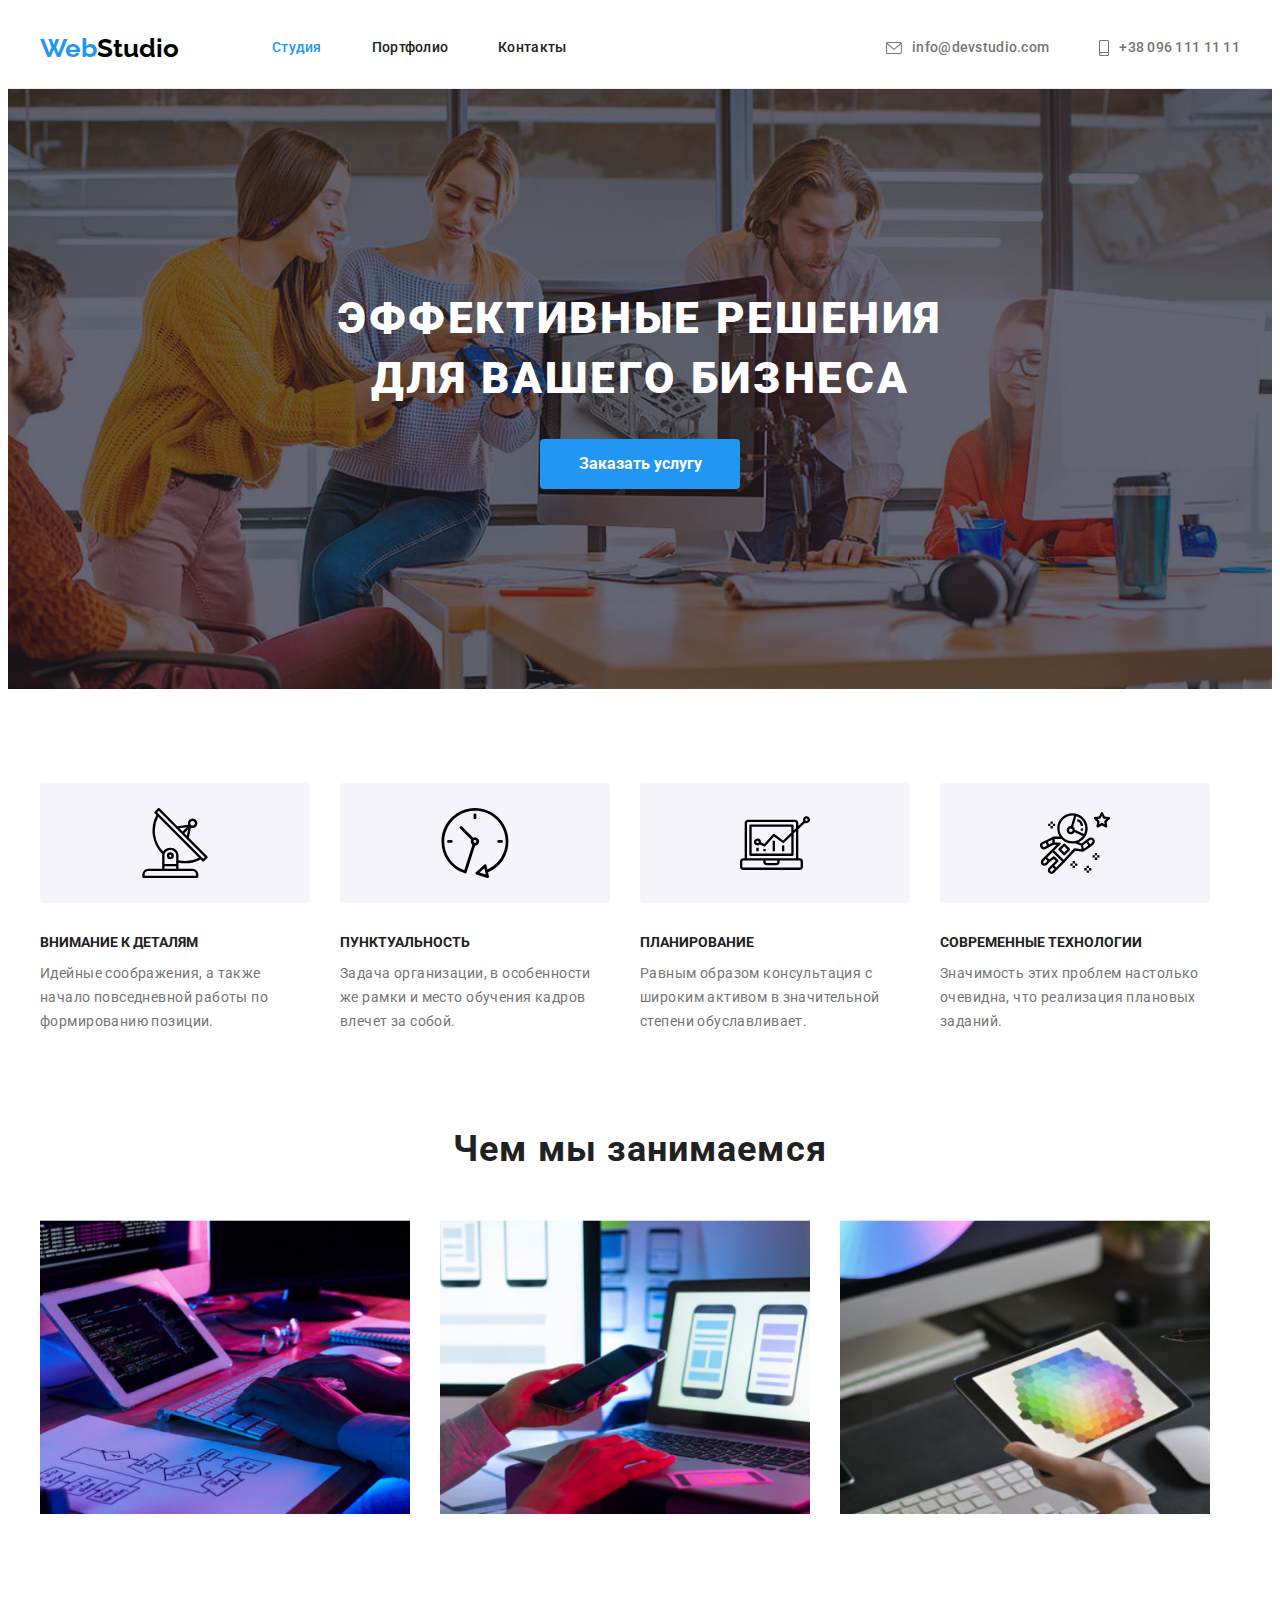
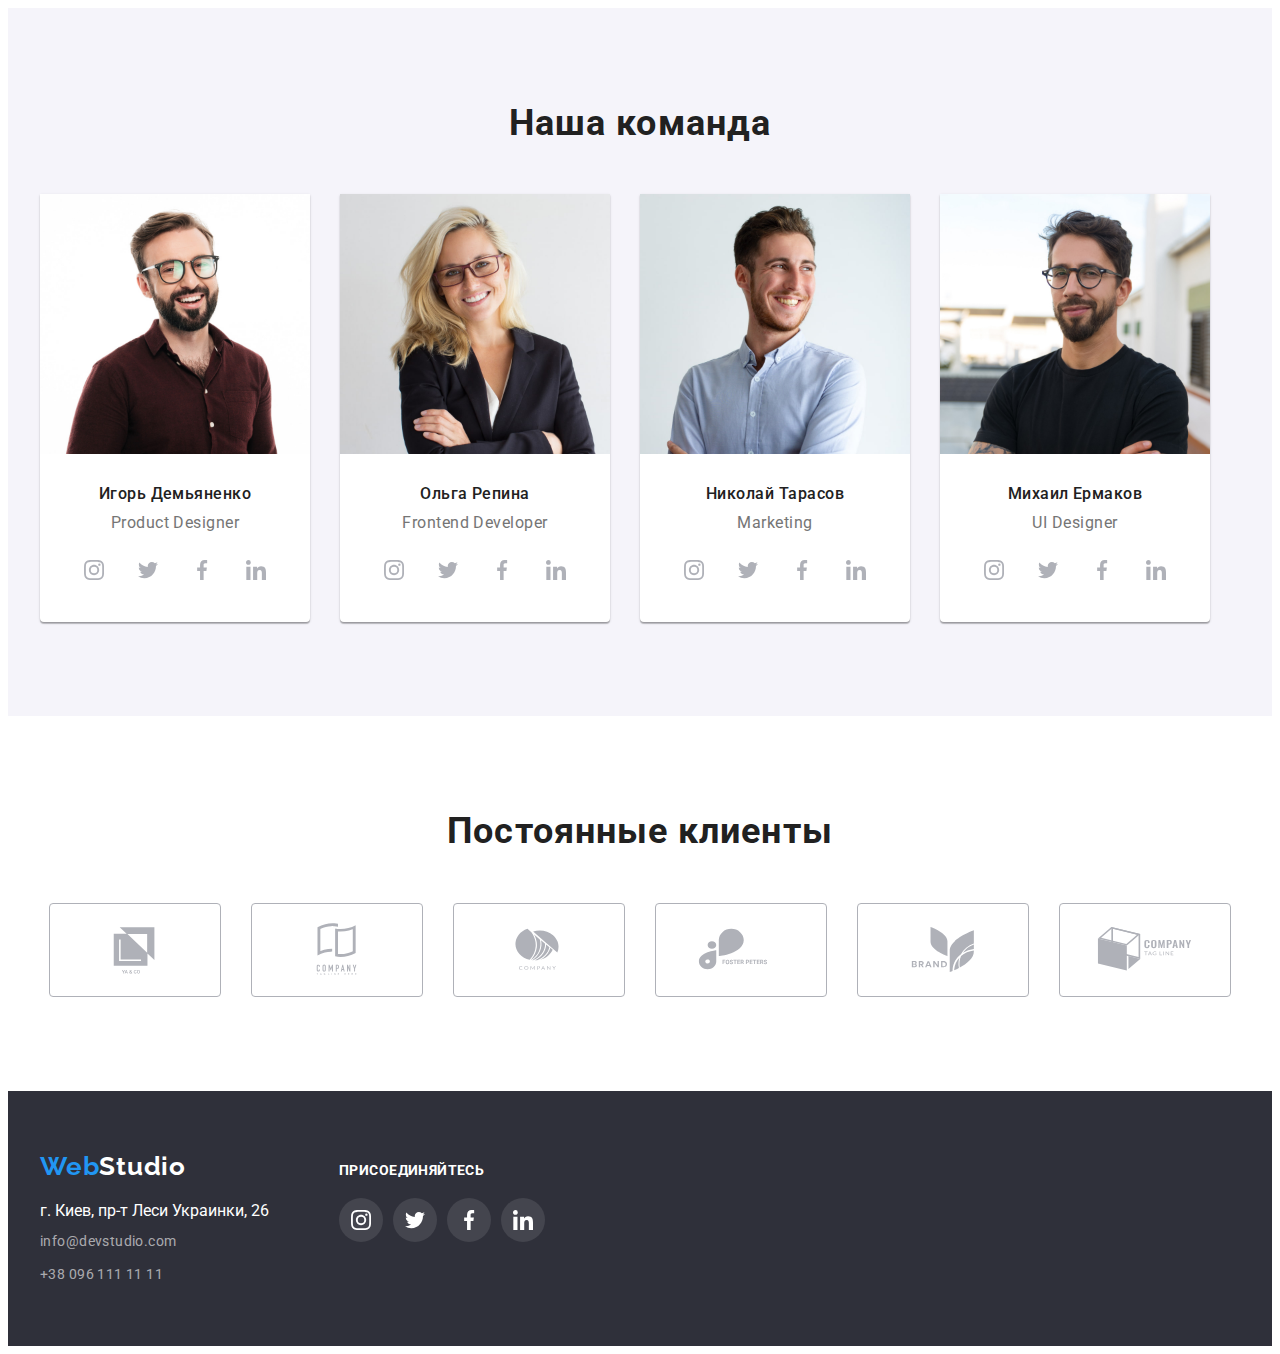
==== index.html @ 003eeb86 "Initial commit" ====
<!DOCTYPE html>
<html lang="ru">
  <head>
    <meta charset="UTF-8" />
    <meta http-equiv="X-UA-Compatible" content="IE=edge" />
    <meta name="viewport" content="width=device-width, initial-scale=1.0" />
    <title>Студия</title>
    <!-- Project fonts -->
    <link rel="preconnect" href="https://fonts.googleapis.com" />
    <link rel="preconnect" href="https://fonts.gstatic.com" crossorigin />
    <link
      href="https://fonts.googleapis.com/css2?family=Raleway:wght@700&family=Roboto:wght@400;500;700;900&display=swap"
      rel="stylesheet"
    />
    <!-- Custom ctyles -->
    <link
      rel="stylesheet"
      href="https://cdnjs.cloudflare.com/ajax/libs/modern-normalize/1.1.0/modern-normalize.min.css"
      integrity="sha512-wpPYUAdjBVSE4KJnH1VR1HeZfpl1ub8YT/NKx4PuQ5NmX2tKuGu6U/JRp5y+Y8XG2tV+wKQpNHVUX03MfMFn9Q=="
      crossorigin="anonymous"
      referrerpolicy="no-referrer"
    />
    <link rel="stylesheet" href="./css/styles.css" />
  </head>
  <body>
    <!-- Хедер -->
    <header class="page-header">
      <div class="container header-container">
        <a href="index.html" class="logo" lang="en"> <span class="span-logo">Web</span>Studio </a>
        <nav>
          <ul class="site-nav">
            <li class="site-nav-item">
              <a class="site-nav-link current" href="./index.html">Студия</a>
            </li>
            <li class="site-nav-item">
              <a class="site-nav-link" href="./portfolio.html">Портфолио</a>
            </li>
            <li class="site-nav-item">
              <a class="site-nav-link" href="#">Контакты</a>
            </li>
          </ul>
        </nav>
        <ul class="contacts">
          <li class="contact-link">
            <a href="mailto:info@devstudio.com" class="contact-link-mailto">
              <svg class="studio-icon" width="16" height="12">
                <use href="./images/icons.svg#icon-mail"></use>
              </svg>
              info@devstudio.com
            </a>
          </li>
          <li class="contact-link">
            <a href="tel:+380961111111" class="contact-link-tel">
              <svg class="studio-icon" width="10" height="16">
                <use href="./images/icons.svg#icon-smartphone"></use>
              </svg>
               +38 096 111 11 11
              </a>
          </li>
        </ul>
      </div>
    </header>
    <!-- Герой -->
    <main>
      <section class="hero">
        <div class="container">
          <h1 class="hero-title">Эффективные решения для вашего бизнеса</h1>
          <button class="button" type="button">Заказать услугу</button>
        </div>
      </section>
      <!-- Секция 2 Особенности -->
      <section class="section">
        <div class="container">
        <h2 class="visually-hidden">Особенности</h2>
        <ul class="specifics-list">
          <li class="specific-item">
            <a class="specific-link" href="" target="_blank" rel="noopener noreferrer" aria-label="иконка антена">
              <svg class="specific-icon" width="70" height="70">
                <use href="./images/icons.svg#icon-antenna"></use>
              </svg>
            </a>
            <h3 class="specific-title">Внимание к деталям</h3>
            <p class="specific-text">
              Идейные соображения, а также начало повседневной работы по формированию позиции.
            </p>
          </li>
          <li class="specific-item">
            <a class="specific-link" href="" target="_blank" rel="noopener noreferrer" aria-label="иконка часы">
              <svg class="specific-icon" width="70" height="70">
                <use href="./images/icons.svg#icon-clock"></use>
              </svg>
            </a>
            <h3 class="specific-title">Пунктуальность</h3>
            <p class="specific-text">
              Задача организации, в особенности же рамки и место обучения кадров влечет за собой.
            </p>
          </li>
          <li class="specific-item">
            <a class="specific-link" href="" target="_blank" rel="noopener noreferrer" aria-label="иконка диаграмма">
              <svg class="specific-icon" width="70" height="70">
                <use href="./images/icons.svg#icon-diagram"></use>
              </svg>
            </a>
            <h3 class="specific-title">Планирование</h3>
            <p class="specific-text">
              Равным образом консультация с широким активом в значительной степени обуславливает.
            </p>
          </li>
          <li class="specific-item">
            <a class="specific-link" href="" target="_blank" rel="noopener noreferrer" aria-label="иконка астронавт">
              <svg class="specific-icon" width="70" height="70">
                <use href="./images/icons.svg#icon-astronaut"></use>
              </svg>
            </a>
            <h3 class="specific-title">Современные технологии</h3>
            <p class="specific-text">
              Значимость этих проблем настолько очевидна, что реализация плановых заданий.
            </p>
          </li>
        </ul>
        </div>
      </section>
      <!-- Чем мы занимаемся картинки -->
      <section class="section work">
        <div class="container">
          <h2 class="work-title">Чем мы занимаемся</h2>
          <ul class="work-item">
            <li class="work-list">
              <img class="work-img" src="./images/box/box1.jpg" alt="набор текста на клавиатеру" width="370" height="294"/>
            </li>
            <li class="work-list">
              <img class="work-img" src="./images/box/box2.jpg" alt="набор текста с телефона на ком" width="370" height="294" />
            </li>
            <li class="work-list">
              <img class="work-img" src="./images/box/box3.jpg" alt="цветная голограмма на планшете" width="370" height="294" />
            </li>
          </ul>
        </div>
      </section>
      <!-- Секция 3 Команда -->
      <section class="team section">
        <div class="container">
          <h2 class="team-title">Наша команда</h2>
          <ul class="team-list">
            <li class="team-item">
              <img class="team-img" src="./images/team/teamcard1.jpg" alt="Сотрудник мужчина менеджер" width="270" />
              <div class="team-box">
                <h3 class="team-name">Игорь Демьяненко</h3>
                <p class="team-position" lang="en">Product Designer</p>
                <ul class="socials list">
                  <li class="socials-item">
                    <a class="socials-link link" href="" target="_blank" rel="noopener noreferrer" aria-label="иконка Instagram">
                    <svg class="socials-icon" width="20" height="20">
                      <use href="./images/icons.svg#icon-instagram"></use>
                    </svg>
                    </a>
                  </li>
                  <li class="socials-item">
                    <a class="socials-link link" href="" target="_blank" rel="noopener noreferrer" aria-label="иконка Twitter">
                      <svg class="socials-icon" width="20" height="20">
                        <use href="./images/icons.svg#icon-twitter"></use>
                      </svg>
                    </a>
                  </li>
                  <li class="socials-item">
                    <a class="socials-link link" href="" target="_blank" rel="noopener noreferrer" aria-label="иконка Facebook">
                      <svg class="socials-icon" width="20" height="20">
                        <use href="./images/icons.svg#icon-facebook"></use>
                      </svg>
                    </a>
                  </li>
                  <li class="socials-item">
                    <a class="socials-link link" href="" target="_blank" rel="noopener noreferrer" aria-label="иконка Linkedin">
                      <svg class="socials-icon" width="20" height="20">
                        <use href="./images/icons.svg#icon-linkedin"></use>
                      </svg>
                    </a>
                  </li>
                </ul>
              </div>
            </li>
            <li class="team-item">
              <img class="team-img" src="./images/team/teamcard2.jpg" alt="Сотрудник женщина разработчик" width="270" />
              <div class="team-box">
                <h3 class="team-name">Ольга Репина</h3>
                <p class="team-position" lang="en">Frontend Developer</p>
                <ul class="socials list">
                  <li class="socials-item">
                    <a class="socials-link link" href="" target="_blank" rel="noopener noreferrer" aria-label="иконка Instagram">
                      <svg class="socials-icon" width="20" height="20">
                        <use href="./images/icons.svg#icon-instagram"></use>
                      </svg>
                    </a>
                  </li>
                  <li class="socials-item">
                    <a class="socials-link link" href="" target="_blank" rel="noopener noreferrer" aria-label="иконка Twitter">
                      <svg class="socials-icon" width="20" height="20">
                        <use href="./images/icons.svg#icon-twitter"></use>
                      </svg>
                    </a>
                  </li>
                  <li class="socials-item">
                    <a class="socials-link link" href="" target="_blank" rel="noopener noreferrer" aria-label="иконка Facebook">
                      <svg class="socials-icon" width="20" height="20">
                        <use href="./images/icons.svg#icon-facebook"></use>
                      </svg>
                    </a>
                  </li>
                  <li class="socials-item">
                    <a class="socials-link link" href="" target="_blank" rel="noopener noreferrer" aria-label="иконка Linkedin">
                      <svg class="socials-icon" width="20" height="20">
                        <use href="./images/icons.svg#icon-linkedin"></use>
                      </svg>
                    </a>
                  </li>
                </ul>
              </div>
            </li>
            <li class="team-item">
              <img class="team-img" src="./images/team/teamcard3.jpg" alt="Сотрудник мужчина маркетолог" width="270" />
              <div class="team-box">
                <h3 class="team-name">Николай Тарасов</h3>
                <p class="team-position" lang="en">Marketing</p>
                <ul class="socials list">
                  <li class="socials-item">
                    <a class="socials-link link" href="" target="_blank" rel="noopener noreferrer" aria-label="иконка Instagram">
                      <svg class="socials-icon" width="20" height="20">
                        <use href="./images/icons.svg#icon-instagram"></use>
                      </svg>
                    </a>
                  </li>
                  <li class="socials-item">
                    <a class="socials-link link" href="" target="_blank" rel="noopener noreferrer" aria-label="иконка Twitter">
                      <svg class="socials-icon" width="20" height="20">
                        <use href="./images/icons.svg#icon-twitter"></use>
                      </svg>
                    </a>
                  </li>
                  <li class="socials-item">
                    <a class="socials-link link" href="" target="_blank" rel="noopener noreferrer" aria-label="иконка Facebook">
                      <svg class="socials-icon" width="20" height="20">
                        <use href="./images/icons.svg#icon-facebook"></use>
                      </svg>
                    </a>
                  </li>
                  <li class="socials-item">
                    <a class="socials-link link" href="" target="_blank" rel="noopener noreferrer" aria-label="иконка Linkedin">
                      <svg class="socials-icon" width="20" height="20">
                        <use href="./images/icons.svg#icon-linkedin"></use>
                      </svg>
                    </a>
                  </li>
                </ul>
              </div>
            </li>
            <li class="team-item">
              <img class="team-img" src="./images/team/teamcard4.jpg" alt="Сотрудник мужчина дизайнер" width="270" />
              <div class="team-box">
                <h3 class="team-name">Михаил Ермаков</h3>
                <p class="team-position" lang="en">UI Designer</p>
                <ul class="socials list">
                  <li class="socials-item">
                    <a class="socials-link link" href="" target="_blank" rel="noopener noreferrer" aria-label="иконка Instagram">
                      <svg class="socials-icon" width="20" height="20">
                        <use href="./images/icons.svg#icon-instagram"></use>
                      </svg>
                    </a>
                  </li>
                  <li class="socials-item">
                    <a class="socials-link link" href="" target="_blank" rel="noopener noreferrer" aria-label="иконка Twitter">
                      <svg class="socials-icon" width="20" height="20">
                        <use href="./images/icons.svg#icon-twitter"></use>
                      </svg>
                    </a>
                  </li>
                  <li class="socials-item">
                    <a class="socials-link link" href="" target="_blank" rel="noopener noreferrer" aria-label="иконка Facebook">
                      <svg class="socials-icon" width="20" height="20">
                        <use href="./images/icons.svg#icon-facebook"></use>
                      </svg>
                    </a>
                  </li>
                  <li class="socials-item">
                    <a class="socials-link link" href="" target="_blank" rel="noopener noreferrer" aria-label="иконка Linkedin">
                      <svg class="socials-icon" width="20" height="20">
                        <use href="./images/icons.svg#icon-linkedin"></use>
                      </svg>
                    </a>
                  </li>
                </ul>
              </div>
            </li>
          </ul>
        </div>
      </section> 
      <!--Постоянные клиенты  -->
      <section class="section">
        <div class="container">
          <h2 class="clients-title">Постоянные клиенты</h2>
          <ul class="clients">
            <li class="clients-item">
              <a class="clients-link" href="" target="_blank" rel="noopener noreferrer" aria-label="Логотип YA&CO">
                <svg class="clients-icon" width="106" height="60">
                  <use href="./images/icons.svg#icon-Logo-one"></use>
                </svg>
              </a>
            </li>
            <li class="clients-item">
              <a class="clients-link" href="" target="_blank" rel="noopener noreferrer" aria-label="Логотип COMPANY Tagline Here">
                <svg class="clients-icon" width="106" height="60">
                  <use href="./images/icons.svg#icon-Logo-two"></use>
                </svg>
              </a>
            </li>
            <li class="clients-item">
              <a class="clients-link" href="" target="_blank" rel="noopener noreferrer" aria-label="Логотип COMPANY">
                <svg class="clients-icon" width="106" height="60">
                  <use href="./images/icons.svg#icon-Logo-three"></use>
                </svg>
              </a>
            </li>
            <li class="clients-item">
              <a class="clients-link" href="" target="_blank" rel="noopener noreferrer" aria-label="Логотип Foster Peters">
                <svg class="clients-icon" width="106" height="60">
                  <use href="./images/icons.svg#icon-Logo-four"></use>
                </svg>
              </a>
            </li>
            <li class="clients-item">
              <a class="clients-link" href="" target="_blank" rel="noopener noreferrer" aria-label="Логотип BRAND">
              <svg class="clients-icon" width="106" height="60">
                <use href="./images/icons.svg#icon-Logo-five"></use>
              </svg>
              </a>
            </li>
            <li class="clients-item">
              <a class="clients-link" href="" target="_blank" rel="noopener noreferrer" aria-label="Логотип COMPANY TAG LINE">
                <svg class="clients-icon" width="106" height="60">
                  <use href="./images/icons.svg#icon-Logo-six"></use>
                </svg>
              </a>
            </li>
          </ul>
        </div>
      </section>
    </main>
    <!-- Подвал -->
    <footer class="footer">
      <div class="container">
        <div class="footer-containers">
          <a href="index.html" class="footer-logo" lang="en">Web<span class="logo-white">Studio</span></a>
          <address class="address">
            <ul class="list-footer">
              <li class="item-footer">
                <a class="footer-address" href="https://goo.gl/maps/wZrhTmKTJjCUaYkh9">г. Киев, пр-т Леси Украинки, 26</a>
              </li>
              <li class="item-footer">
                <a href="mailto:info@devstudio.com" class="footer-mailto"> info@devstudio.com</a>
              </li>
              <li class="item-footer">
                <a href="tel:+380961111111" class="footer-tel">+38 096 111 11 11</a>
              </li>
            </ul>
          </address>
        </div>
        <div class="container-icon">
          <h3 class="footer-title">присоединяйтесь</h3>
          <ul class="footer-icons">
            <li class="list-icon">
              <a class="socials-links link" href="" target="_blank" rel="noopener noreferrer" aria-label="иконка Instagram">
                <svg class="socials-icons" width="20" height="20">
                  <use href="./images/icons.svg#icon-instagram"></use>
                </svg>
              </a>
            </li>
            <li class="list-icon">
              <a class="socials-links link" href="" target="_blank" rel="noopener noreferrer" aria-label="иконка Twitter">
                <svg class="socials-icons" width="20" height="20">
                  <use href="./images/icons.svg#icon-twitter"></use>
                </svg>
              </a>
            </li>
            <li class="list-icon">
              <a class="socials-links link" href="" target="_blank" rel="noopener noreferrer" aria-label="иконка Facebook">
                <svg class="socials-icons" width="20" height="20">
                  <use href="./images/icons.svg#icon-facebook"></use>
                </svg>
              </a>
            </li>
            <li class="list-icon">
              <a class="socials-links link" href="" target="_blank" rel="noopener noreferrer" aria-label="иконка Linkedin">
                <svg class="socials-icons" width="20" height="20">
                  <use href="./images/icons.svg#icon-linkedin"></use>
                </svg>
              </a>
            </li>
          </ul>
        </div>
      </div>
    </footer>
  </body>
</html>
---- css/styles.css ----
:root {
  --main-txt-cl: #757575;
  --second-txt-cl: #212121;
  --accent-color: #2196f3;
  --card-set-qap: 30px;
}
/* Главная */
body {
  color: var(--main-txt-cl);
  background-color: #ffffff;
  font-family: 'Roboto', sans-serif;
}

.container {
  width: 1200px;
  padding-left: 15px;
  padding-right: 15px;
  margin-left: auto;
  margin-right: auto;
}

h1,
h2,
h3,
h4,
h5,
h6,
ul,
ol,
p {
  margin: 0;
  padding: 0;
}
img {
  display: block;
}

.section {
  padding-top: 94px;
  padding-bottom: 94px;
}

.page-header {
  border-bottom: 1px solid #ececec;
}
.header-container {
  display: flex;
  align-items: center;
}

/* цвет лого */
.logo {
  font-family: 'Raleway';
  font-weight: 700;
  font-size: 26px;
  line-height: 1.19;
  color: #000000;
  text-decoration: none;
  margin-right: 93px;
}
.span-logo {
  font-family: 'Raleway';
  font-weight: 700;
  font-size: 26px;
  line-height: 1.19;
  color: var(--accent-color);
}
/* убирает маркировки возле списка */
ul {
  list-style: none;
}
/* блок навигации */

.site-nav {
  display: flex;
  align-items: center;
}

.site-nav-link {
  font-weight: 500;
  font-size: 14px;
  line-height: 1.14;
  letter-spacing: 0.02em;
  color: var(--second-txt-cl);
  text-decoration: none;
  display: block;
  padding-top: 32px;
  padding-bottom: 32px;
}

.site-nav-item {
  margin-right: 50px;
}
.site-nav-item:last-child {
  margin-right: 0;
}
.site-nav-link:hover,
.site-nav-link:focus {
  color: var(--accent-color);
}
.site-nav-link.current {
  color: var(--accent-color);
}
/* контакти */
.contacts {
  display: flex;
  margin-left: auto;
}

.contact-link {
  display: flex;
  margin-right: 50px;
  color: var(--main-txt-cl);
  align-items: center;
}

.contact-link:last-child {
  margin-right: 0;
}

.contact-link-mailto:hover,
.contact-link-mailto:focus {
  color: var(--accent-color);
}
.contact-link-tel:hover,
.contact-link-tel:focus {
  color: var(--accent-color);
}
.contact-link-mailto,
.contact-link-tel {
  font-weight: 500;
  font-size: 14px;
  line-height: 1.14;
  letter-spacing: 0.02em;
  color: var(--main-txt-cl);
  text-decoration: none;
  padding-top: 32px;
  padding-bottom: 32px;
  display: flex;
  align-items: center;
}
.studio-icon {
  fill: currentcolor;
  margin-right: 10px;
}
/* Герой */
.hero {
  max-width: 1600px;
  margin-left: auto;
  margin-right: auto;
  color: #ffffff;
  background-color: #c4c4c4;
  background-size: 1600px 600px;
  background-image: linear-gradient(rgba(47, 48, 58, 0.4), rgba(47, 48, 58, 0.4)),
    url(../images/background/bk.png.jpg);
  background-repeat: no-repeat;
  background-position: center;
  display: block;
  text-align: center;
  padding-top: 200px;
  padding-bottom: 200px;
}

.hero-title {
  text-transform: uppercase;
  width: 696px;
  letter-spacing: 0.06em;
  font-weight: 900;
  font-size: 44px;
  line-height: 1.36;
  margin-bottom: 30px;
  margin-left: auto;
  margin-right: auto;
}
/* Кнопка */
.button {
  font-weight: 700;
  font-size: 16px;
  line-height: 1.88;
  color: #ffffff;
  background-color: var(--accent-color);
  font-family: inherit;
  cursor: pointer;
  padding: 10px 32px;
  min-width: 200px;
  min-height: 50px;
  border-radius: 4px;
  border: none;
}

/* особенности */
.specifics-list {
  display: flex;
}

.specific-link {
  display: flex;
  align-items: center;
  justify-content: center;

  width: 270px;
  min-height: 120px;

  background: #f5f4fa;
  border-radius: 4px;
  margin-bottom: 30px;
}

.specific-item {
  width: 270px;
  margin-right: 30px;
}
.specific-item:last-child {
  margin-right: 0;
}
.specific-title {
  font-weight: 700;
  font-size: 14px;
  line-height: 1.4;
  text-transform: uppercase;
  color: var(--second-txt-cl);
  margin-bottom: 10px;
}
.specific-text {
  font-size: 14px;
  line-height: 1.71;
  letter-spacing: 0.03em;
}

/* Чем мы занимаемся */
.work {
  padding-top: 0;
}
.work-title {
  font-weight: 700;
  font-size: 36px;
  line-height: 1.17;
  letter-spacing: 0.03em;
  color: var(--second-txt-cl);
  margin-bottom: 50px;
  text-align: center;
}
.work-item {
  display: flex;
}
.work-list {
  margin-right: 30px;
}
.work-list:last-child {
  margin-right: 0;
}
/* команда */
.team {
  color: var(--second-txt-cl);
  background-color: #f5f4fa;
  text-align: center;
}
.team-list {
  display: flex;
}
.team-title {
  font-weight: 700;
  font-size: 36px;
  line-height: 1.17;
  letter-spacing: 0.03em;
  margin-bottom: 50px;
}
.team-item {
  background-color: #ffffff;
  margin-right: 30px;
  box-shadow: 0px 1px 3px rgba(0, 0, 0, 0.12), 0px 1px 1px rgba(0, 0, 0, 0.14),
    0px 2px 1px rgba(0, 0, 0, 0.2);
  border-radius: 0px 0px 4px 4px;
}
.team-item:last-child {
  margin-right: 0;
}
.team-box {
  padding-top: 30px;
  padding-bottom: 30px;
}
.team-name {
  font-weight: 500;
  font-size: 16px;
  line-height: 1.19;
  text-align: center;
  letter-spacing: 0.03em;
  margin-bottom: 10px;
}

.team-position {
  font-size: 16px;
  line-height: 1.19;
  text-align: center;
  letter-spacing: 0.03em;
  color: var(--main-txt-cl);
  margin-bottom: 16px;
}
/* Соц. сети icons Наша команда  */
.socials {
  display: flex;
  justify-content: center;
  align-items: center;
}
.socials-link {
  display: flex;
  align-items: center;
  justify-content: center;

  width: 44px;
  height: 44px;

  background-color: #ffffff;

  border-radius: 50%;
}
.socials-link:hover,
.socials-link:focus {
  background-color: #2196f3;
}
.socials-link:hover .socials-icon,
.socials-link:focus .socials-icon {
  fill: #ffffff;
}
.socials-item:not(:last-child) {
  margin-right: 10px;
}
.socials-icon {
  fill: #afb1b8;
}

/* Постоянные клиенты */
.clients-title {
  font-weight: 700;
  font-size: 36px;
  line-height: 1.17;
  letter-spacing: 0.03em;
  margin-bottom: 50px;
  text-align: center;
  letter-spacing: 0.03em;
  color: #212121;
}
.clients {
  display: flex;
  align-items: center;
  justify-content: center;
}
.clients-item:not(:last-child) {
  margin-right: 30px;
}
.clients-link {
  display: flex;
  align-items: center;
  justify-content: center;

  width: 170px;
  min-height: 92px;

  border: 1px solid #afb1b8;
  border-radius: 4px;
}
.clients-icon {
  fill: #afb1b8;
}



.clients-link:hover,
.clients-link:focus {
  border: 1px solid #2196f3;
}

.clients-link:hover .clients-icon,
.clients-link:focus .clients-icon {
  fill: #2196f3;
}

/* Подвал */
.footer {
  background-color: #2f303a;
  padding-top: 60px;
  padding-bottom: 60px;
}
.footer-logo {
  font-family: 'Raleway';
  font-weight: 700;
  font-size: 26px;
  line-height: 1.19;
  letter-spacing: 0.03em;
  color: var(--accent-color);
  text-decoration: none;
}
.logo-white {
  font-family: 'Raleway';
  font-weight: 700;
  font-size: 26px;
  line-height: 1.19;
  letter-spacing: 0.03em;
  color: #ffffff;
}
.address {
  margin-top: 20px;
}
.footer-address {
  font-family: 'Roboto';
  color: #ffffff;
  font-style: normal;
  text-decoration: none;
  font-weight: 400;
}
.item-footer {
  margin-bottom: 9px;
}
.item-footer:last-child {
  margin-bottom: 0px;
}
.footer-address {
  display: block;
}
.footer-tel,
.footer-mailto {
  font-size: 14px;
  line-height: 24px;
  letter-spacing: 0.03em;
  color: rgba(255, 255, 255, 0.6);
  text-decoration: none;
  font-style: normal;
}
.footer > .container {
  display: flex;
  align-items: baseline;
}
.container-icon {
  margin-left: 70px;
}
/* Соц. сети icons Footer  */
.footer-title {
  font-weight: 700;
  font-size: 14px;
  line-height: 16px;
  letter-spacing: 0.03em;
  text-transform: uppercase;
  color: #ffffff;
  margin-bottom: 20px;
}
.footer-icons {
  display: flex;
  align-items: center;
}
.socials-links {
  display: flex;
  align-items: center;
  justify-content: center;

  width: 44px;
  height: 44px;

  background-color: rgba(255, 255, 255, 0.1);

  border-radius: 50%;
}
.socials-links:hover,
.socials-links:focus {
  background-color: #2196f3;
}

.list-icon:not(:last-child) {
  margin-right: 10px;
}
.socials-icons {
  fill: #ffffff;
}

/* Main portfolio */
.section .list-portfolio {
  display: flex;
  align-items: center;
  justify-content: center;
}

.btn-portfolio {
  font-weight: 500;
  font-size: 16px;
  line-height: 1.63;
  text-align: center;
  letter-spacing: 0.03em;
  color: var(--second-txt-cl);
  background-color: #f5f4fa;
  cursor: pointer;
  font-family: inherit;
  padding: 6px 32px;
  border: none;
  border-radius: 4px;
}
.btn-item {
  margin-right: 8px;
}
.btn-item:last-child {
  margin-right: 0;
}

.list-portfolio {
  margin-bottom: 50px;
}

.btn-portfolio:hover,
.btn-portfolio:focus {
  color: #ffffff;
  background-color: var(--accent-color);
  box-shadow: 0px 3px 1px rgba(0, 0, 0, 0.1), 0px 1px 2px rgba(0, 0, 0, 0.08),
    0px 2px 2px rgba(0, 0, 0, 0.12);
  border-radius: 4px;
}

.portfolio-title {
  font-weight: 700;
  font-size: 18px;
  line-height: 2;
  letter-spacing: 0.06em;
  color: var(--second-txt-cl);
}

.subtitle {
  font-size: 16px;
  line-height: 1.88;
  letter-spacing: 0.03em;
  color: var(--main-txt-cl);
}
.visually-hidden {
  position: absolute;
  width: 1px;
  height: 1px;
  margin: -1px;
  border: 0;
  padding: 0;
  clip: rect(0 0 0 0);
  overflow: hidden;
}
/* card set */

.card-set {
  display: flex;
  flex-wrap: wrap;
  margin-left: calc(-1 * var(--card-set-qap));
  margin-top: calc(-1 * var(--card-set-qap));
}

.card-set > .card-item {
  margin-left: var(--card-set-qap);
  margin-top: var(--card-set-qap);
  flex-basis: calc(100% / 3 - var(--card-set-qap));
}
.card-name {
  padding-top: 20px;
  padding-right: 24px;
  padding-bottom: 20px;
  padding-left: 24px;
  border-left: 1px solid #eeeeee;
  border-bottom: 1px solid #eeeeee;
  border-right: 1px solid #eeeeee;
}

.card-link:hover,
.card-link:focus {
  background: #ffffff;
  box-shadow: 0px 1px 1px rgba(0, 0, 0, 0.12), 0px 4px 4px rgba(0, 0, 0, 0.06),
    1px 4px 6px rgba(0, 0, 0, 0.16);
}
.card-link {
  display: block;
  text-decoration: none;
}
.card-link:hover,
.card-link:focus {
  background: #ffffff;
  box-shadow: 0px 1px 1px rgba(0, 0, 0, 0.12), 0px 4px 4px rgba(0, 0, 0, 0.06),
    1px 4px 6px rgba(0, 0, 0, 0.16);
}
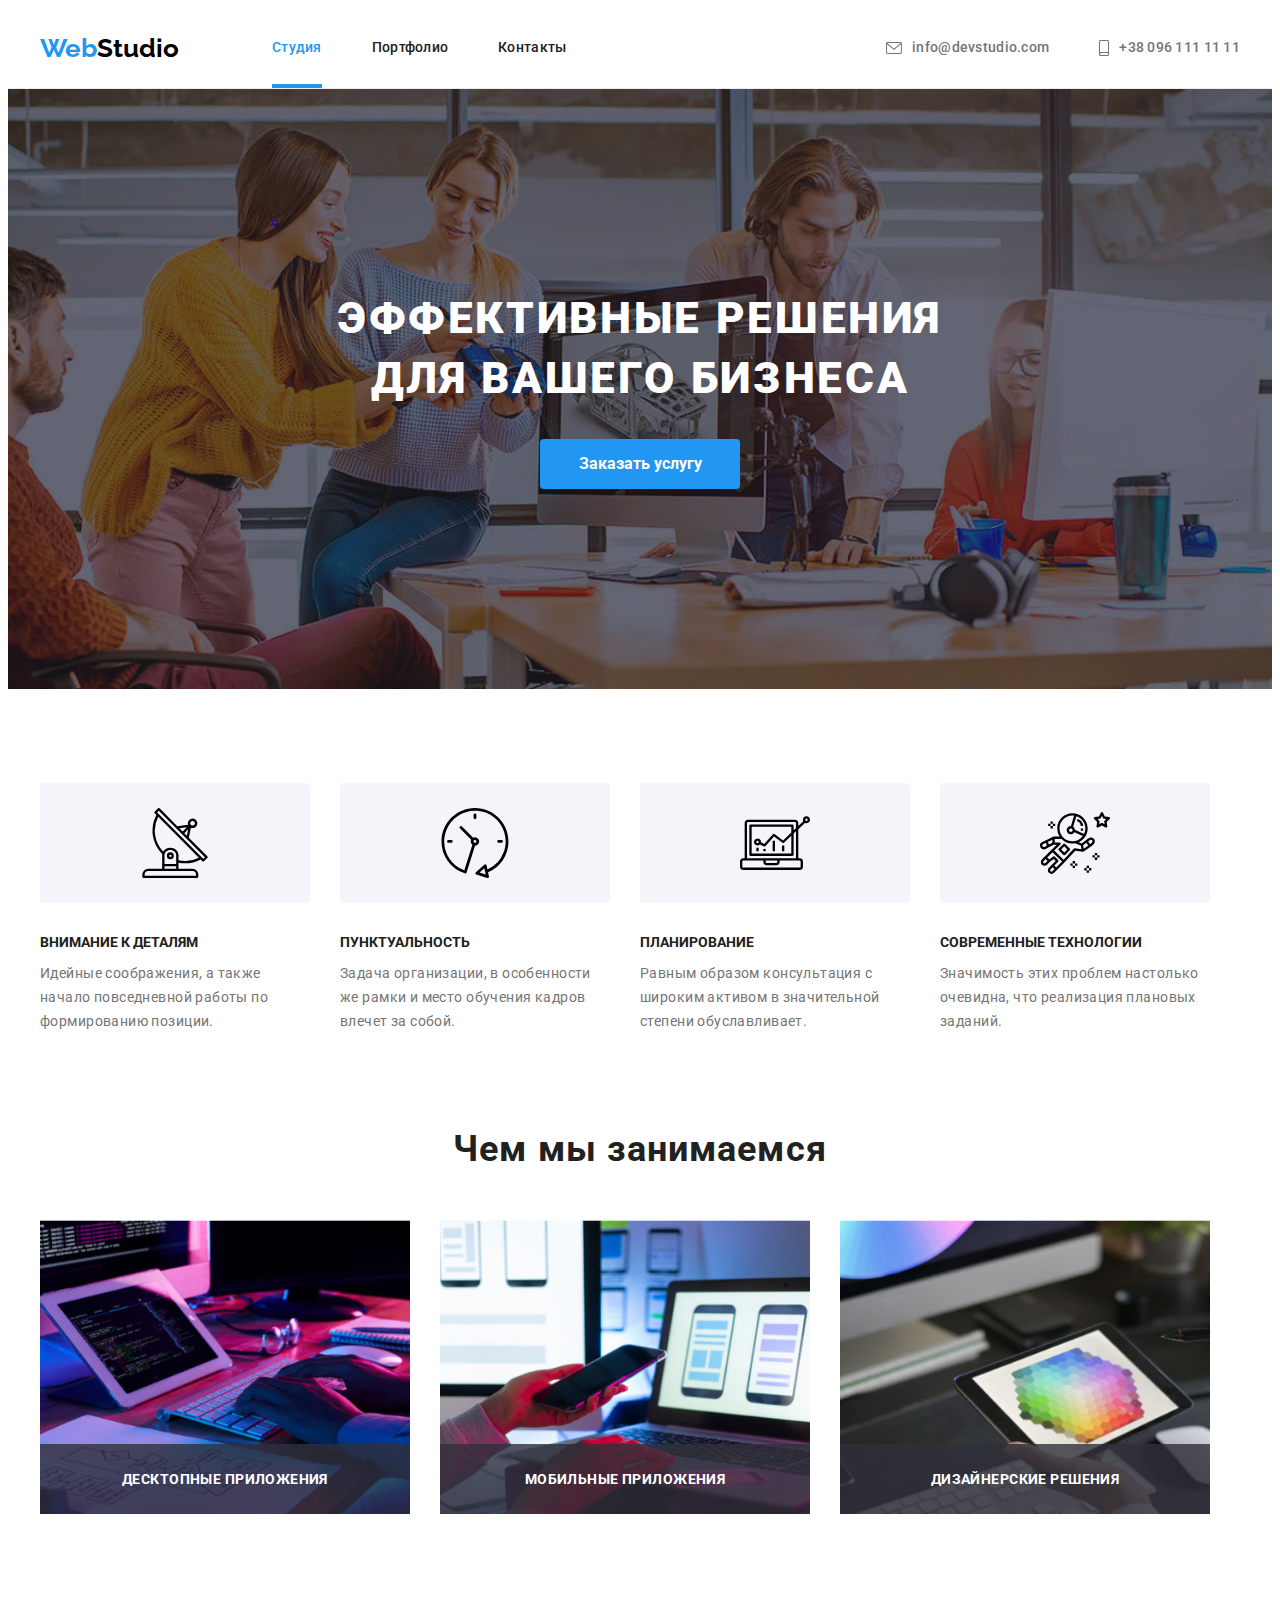
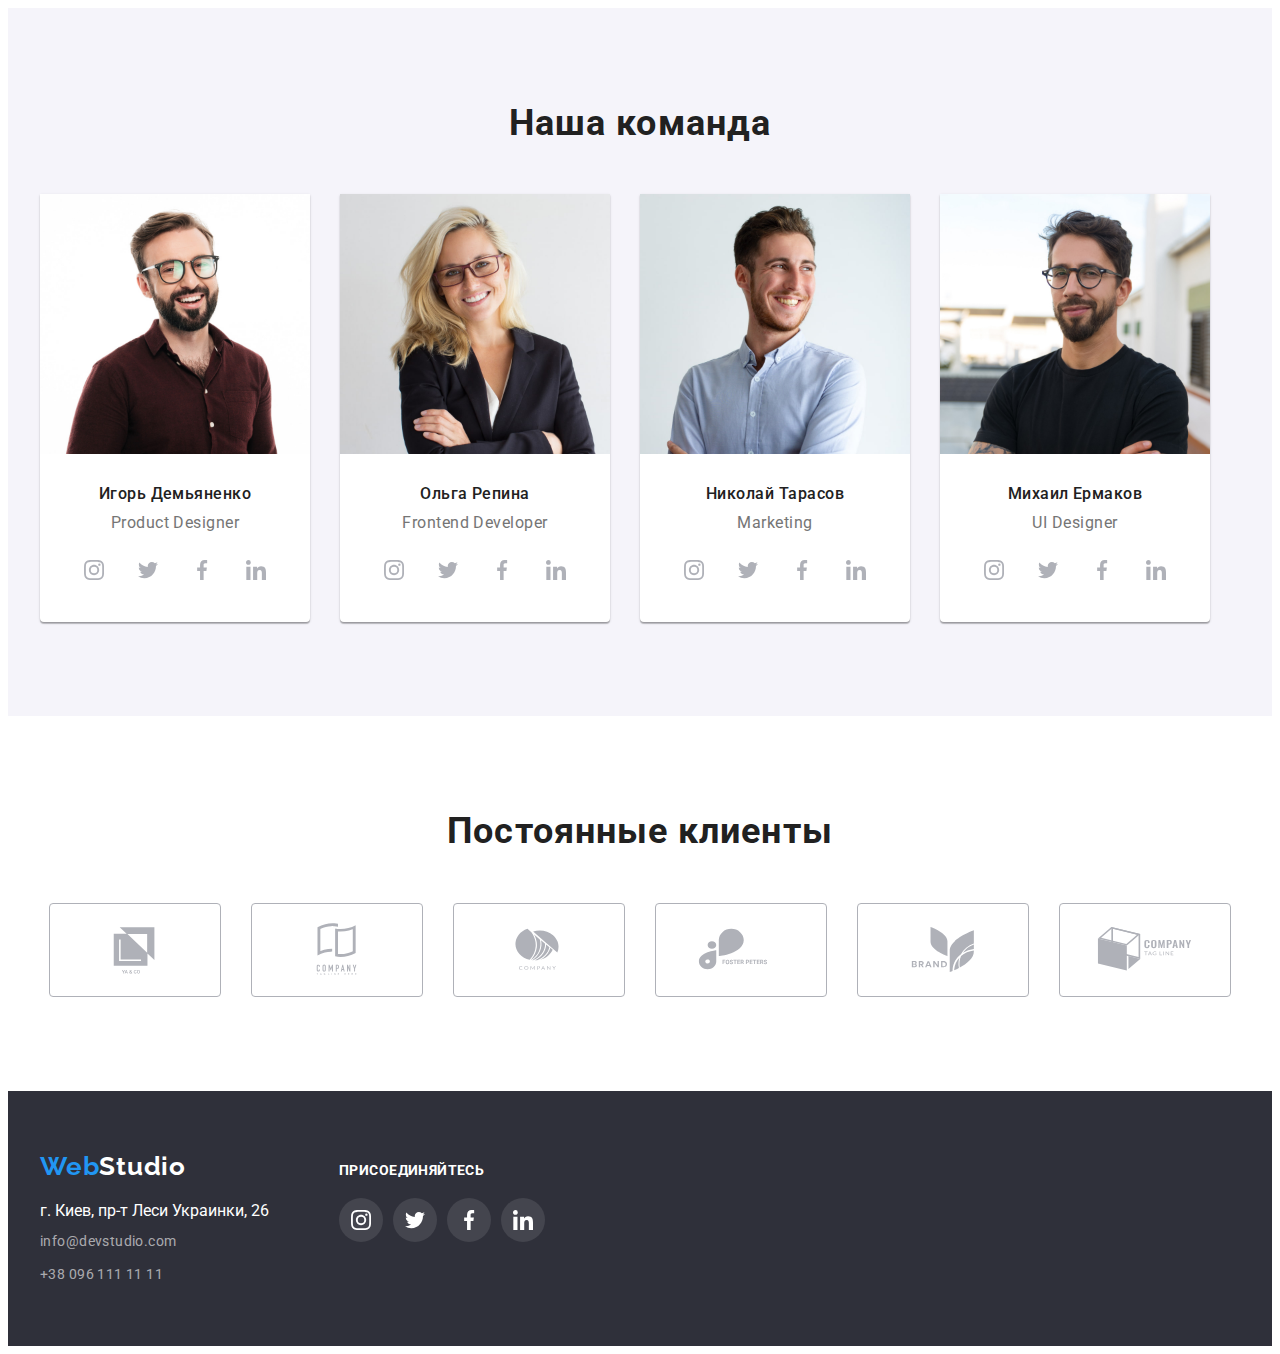
==== commit f9dd9233: "зробила плашечки для секціїї Чим ми займаємся" ====
--- a/index.html
+++ b/index.html
@@ -127,12 +127,15 @@
           <ul class="work-item">
             <li class="work-list">
               <img class="work-img" src="./images/box/box1.jpg" alt="набор текста на клавиатеру" width="370" height="294"/>
+              <p class="work-text">Десктопные приложения</p>
             </li>
             <li class="work-list">
               <img class="work-img" src="./images/box/box2.jpg" alt="набор текста с телефона на ком" width="370" height="294" />
+              <p class="work-text">Мобильные приложения</p>
             </li>
             <li class="work-list">
               <img class="work-img" src="./images/box/box3.jpg" alt="цветная голограмма на планшете" width="370" height="294" />
+              <p class="work-text">Дизайнерские решения</p>
             </li>
           </ul>
         </div>
--- a/css/styles.css
+++ b/css/styles.css
@@ -101,6 +101,21 @@
 .site-nav-link.current {
   color: var(--accent-color);
 }
+.site-nav-link.current::after {
+  content: '';
+  display: block;
+  width: 100%;
+  height: 4px;
+  background-color: var(--accent-color);
+  position: absolute;
+  bottom: 0;
+  left: 0;
+}
+
+.site-nav-link.current {
+  position: relative;
+}
+
 /* контакти */
 .contacts {
   display: flex;
@@ -245,10 +260,32 @@
 }
 .work-list {
   margin-right: 30px;
+
 }
 .work-list:last-child {
   margin-right: 0;
 }
+.work-item .work-list {
+  position: relative;
+}
+.work-item .work-text {
+  width: 100%;
+  height: 70px;
+  background-color: rgba(47, 48, 58, 0.8);
+  display: flex;
+  justify-content: center;
+  align-items: center;
+  color: #ffffff;
+  font-size: 14px;
+  font-weight: 700;
+  line-height: 1.17;
+  letter-spacing: 0.03em;
+  text-transform: uppercase;
+  position: absolute;
+  bottom: 0;
+  left: 0;
+}
+
 /* команда */
 .team {
   color: var(--second-txt-cl);
@@ -362,8 +399,6 @@
 .clients-icon {
   fill: #afb1b8;
 }
-
-
 
 .clients-link:hover,
 .clients-link:focus {
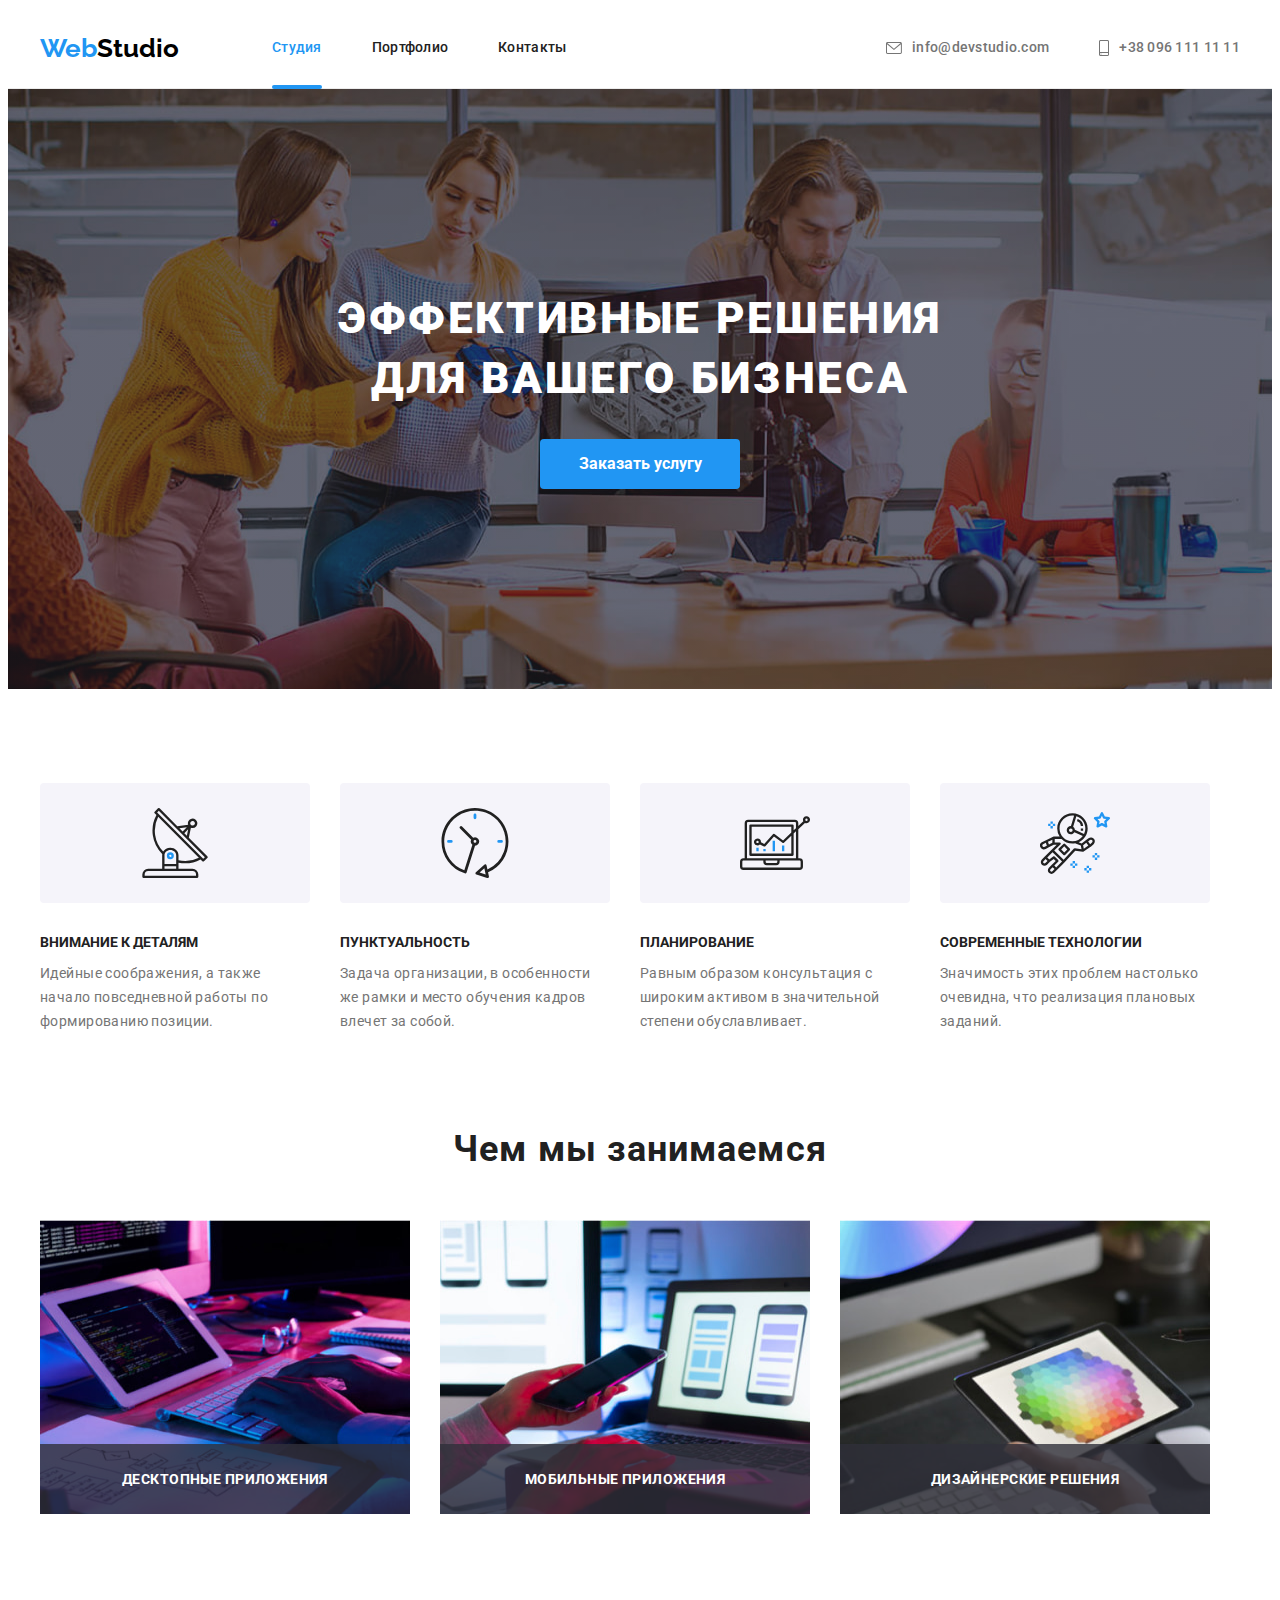
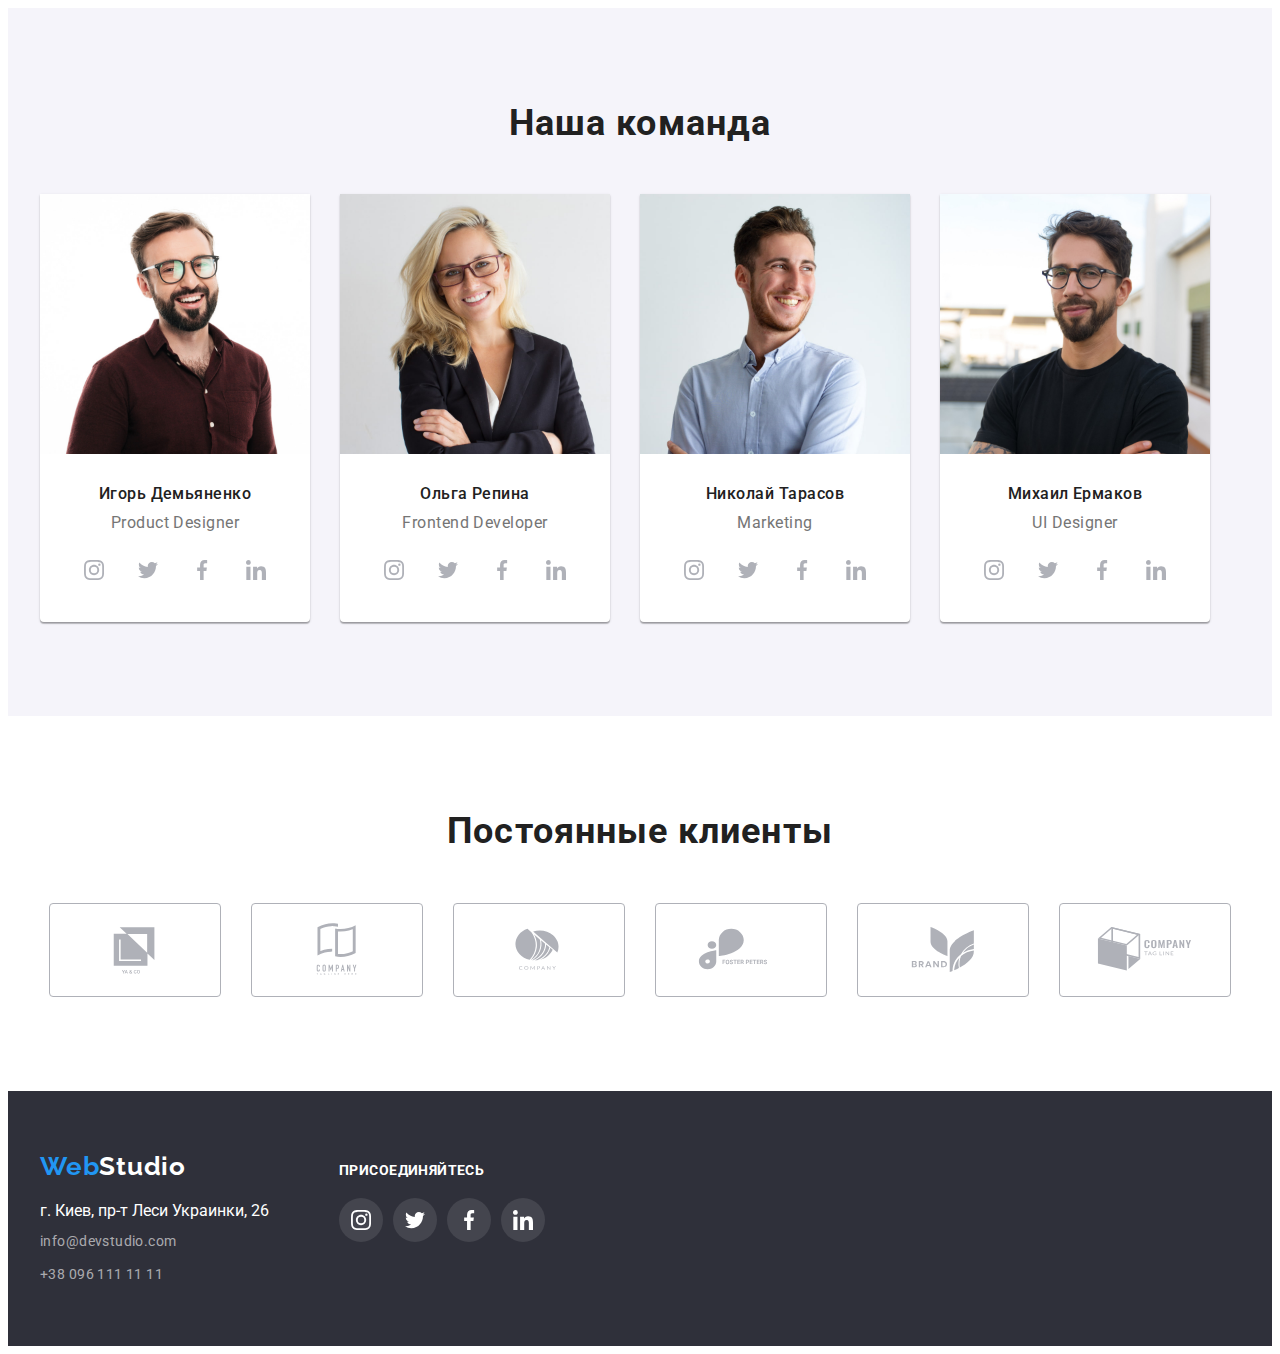
==== commit 71c0bbb7: "cvg 2ї секції особливості перекачала, добавила у футер ховер/фокус на контакти" ====
--- a/index.html
+++ b/index.html
@@ -54,8 +54,8 @@
               <svg class="studio-icon" width="10" height="16">
                 <use href="./images/icons.svg#icon-smartphone"></use>
               </svg>
-               +38 096 111 11 11
-              </a>
+              +38 096 111 11 11
+            </a>
           </li>
         </ul>
       </div>
@@ -65,59 +65,70 @@
       <section class="hero">
         <div class="container">
           <h1 class="hero-title">Эффективные решения для вашего бизнеса</h1>
-          <button class="button" type="button">Заказать услугу</button>
+          <button class="button" type="button" data-modal-open>Заказать услугу</button>
+          <!-- фон для backdrop -->
+          <div class="backdrop is-hidden" data-modal>
+            <div class="modal-wrapper">
+              <button class="modal-btn" data-modal-close>
+                <svg class="icon-close" width="18" height="18">
+                  <use href="./images/icons.svg#icon-close-black"></use>
+                </svg>
+              </button>
+              <form class="modal-form"></form>
+            </div>
+          </div>
         </div>
       </section>
       <!-- Секция 2 Особенности -->
       <section class="section">
         <div class="container">
-        <h2 class="visually-hidden">Особенности</h2>
-        <ul class="specifics-list">
-          <li class="specific-item">
-            <a class="specific-link" href="" target="_blank" rel="noopener noreferrer" aria-label="иконка антена">
-              <svg class="specific-icon" width="70" height="70">
-                <use href="./images/icons.svg#icon-antenna"></use>
-              </svg>
-            </a>
-            <h3 class="specific-title">Внимание к деталям</h3>
-            <p class="specific-text">
-              Идейные соображения, а также начало повседневной работы по формированию позиции.
-            </p>
-          </li>
-          <li class="specific-item">
-            <a class="specific-link" href="" target="_blank" rel="noopener noreferrer" aria-label="иконка часы">
-              <svg class="specific-icon" width="70" height="70">
-                <use href="./images/icons.svg#icon-clock"></use>
-              </svg>
-            </a>
-            <h3 class="specific-title">Пунктуальность</h3>
-            <p class="specific-text">
-              Задача организации, в особенности же рамки и место обучения кадров влечет за собой.
-            </p>
-          </li>
-          <li class="specific-item">
-            <a class="specific-link" href="" target="_blank" rel="noopener noreferrer" aria-label="иконка диаграмма">
-              <svg class="specific-icon" width="70" height="70">
-                <use href="./images/icons.svg#icon-diagram"></use>
-              </svg>
-            </a>
-            <h3 class="specific-title">Планирование</h3>
-            <p class="specific-text">
-              Равным образом консультация с широким активом в значительной степени обуславливает.
-            </p>
-          </li>
-          <li class="specific-item">
-            <a class="specific-link" href="" target="_blank" rel="noopener noreferrer" aria-label="иконка астронавт">
-              <svg class="specific-icon" width="70" height="70">
-                <use href="./images/icons.svg#icon-astronaut"></use>
-              </svg>
-            </a>
-            <h3 class="specific-title">Современные технологии</h3>
-            <p class="specific-text">
-              Значимость этих проблем настолько очевидна, что реализация плановых заданий.
-            </p>
-          </li>
-        </ul>
+          <h2 class="visually-hidden">Особенности</h2>
+          <ul class="specifics-list">
+            <li class="specific-item">
+              <div class="specific">
+                <svg class="specific-icon" width="70" height="70">
+                  <use href="./images/icons.svg#icon-antennasvg"></use>
+                </svg>
+              </div>
+              <h3 class="specific-title">Внимание к деталям</h3>
+              <p class="specific-text">
+                Идейные соображения, а также начало повседневной работы по формированию позиции.
+              </p>
+            </li>
+            <li class="specific-item">
+              <div class="specific">
+                <svg class="specific-icon" width="70" height="70">
+                  <use href="./images/icons.svg#icon-clocksvg"></use>
+                </svg>
+              </div>
+              <h3 class="specific-title">Пунктуальность</h3>
+              <p class="specific-text">
+                Задача организации, в особенности же рамки и место обучения кадров влечет за собой.
+              </p>
+            </li>
+            <li class="specific-item">
+              <div class="specific">
+                <svg class="specific-icon" width="70" height="70">
+                  <use href="./images/icons.svg#icon-diagramsvg"></use>
+                </svg>
+              </div>
+              <h3 class="specific-title">Планирование</h3>
+              <p class="specific-text">
+                Равным образом консультация с широким активом в значительной степени обуславливает.
+              </p>
+            </li>
+            <li class="specific-item">
+              <div class="specific">
+                <svg class="specific-icon" width="70" height="70">
+                  <use href="./images/icons.svg#icon-astronautsvg"></use>
+                </svg>
+              </div>
+              <h3 class="specific-title">Современные технологии</h3>
+              <p class="specific-text">
+                Значимость этих проблем настолько очевидна, что реализация плановых заданий.
+              </p>
+            </li>
+          </ul>
         </div>
       </section>
       <!-- Чем мы занимаемся картинки -->
@@ -126,15 +137,33 @@
           <h2 class="work-title">Чем мы занимаемся</h2>
           <ul class="work-item">
             <li class="work-list">
-              <img class="work-img" src="./images/box/box1.jpg" alt="набор текста на клавиатеру" width="370" height="294"/>
+              <img
+                class="work-img"
+                src="./images/box/box1.jpg"
+                alt="набор текста на клавиатеру"
+                width="370"
+                height="294"
+              />
               <p class="work-text">Десктопные приложения</p>
             </li>
             <li class="work-list">
-              <img class="work-img" src="./images/box/box2.jpg" alt="набор текста с телефона на ком" width="370" height="294" />
+              <img
+                class="work-img"
+                src="./images/box/box2.jpg"
+                alt="набор текста с телефона на ком"
+                width="370"
+                height="294"
+              />
               <p class="work-text">Мобильные приложения</p>
             </li>
             <li class="work-list">
-              <img class="work-img" src="./images/box/box3.jpg" alt="цветная голограмма на планшете" width="370" height="294" />
+              <img
+                class="work-img"
+                src="./images/box/box3.jpg"
+                alt="цветная голограмма на планшете"
+                width="370"
+                height="294"
+              />
               <p class="work-text">Дизайнерские решения</p>
             </li>
           </ul>
@@ -146,34 +175,63 @@
           <h2 class="team-title">Наша команда</h2>
           <ul class="team-list">
             <li class="team-item">
-              <img class="team-img" src="./images/team/teamcard1.jpg" alt="Сотрудник мужчина менеджер" width="270" />
+              <img
+                class="team-img"
+                src="./images/team/teamcard1.jpg"
+                alt="Сотрудник мужчина менеджер"
+                width="270"
+              />
               <div class="team-box">
                 <h3 class="team-name">Игорь Демьяненко</h3>
                 <p class="team-position" lang="en">Product Designer</p>
                 <ul class="socials list">
                   <li class="socials-item">
-                    <a class="socials-link link" href="" target="_blank" rel="noopener noreferrer" aria-label="иконка Instagram">
-                    <svg class="socials-icon" width="20" height="20">
-                      <use href="./images/icons.svg#icon-instagram"></use>
-                    </svg>
-                    </a>
-                  </li>
-                  <li class="socials-item">
-                    <a class="socials-link link" href="" target="_blank" rel="noopener noreferrer" aria-label="иконка Twitter">
+                    <a
+                      class="socials-link link"
+                      href=""
+                      target="_blank"
+                      rel="noopener noreferrer"
+                      aria-label="иконка Instagram"
+                    >
+                      <svg class="socials-icon" width="20" height="20">
+                        <use href="./images/icons.svg#icon-instagram"></use>
+                      </svg>
+                    </a>
+                  </li>
+                  <li class="socials-item">
+                    <a
+                      class="socials-link link"
+                      href=""
+                      target="_blank"
+                      rel="noopener noreferrer"
+                      aria-label="иконка Twitter"
+                    >
                       <svg class="socials-icon" width="20" height="20">
                         <use href="./images/icons.svg#icon-twitter"></use>
                       </svg>
                     </a>
                   </li>
                   <li class="socials-item">
-                    <a class="socials-link link" href="" target="_blank" rel="noopener noreferrer" aria-label="иконка Facebook">
+                    <a
+                      class="socials-link link"
+                      href=""
+                      target="_blank"
+                      rel="noopener noreferrer"
+                      aria-label="иконка Facebook"
+                    >
                       <svg class="socials-icon" width="20" height="20">
                         <use href="./images/icons.svg#icon-facebook"></use>
                       </svg>
                     </a>
                   </li>
                   <li class="socials-item">
-                    <a class="socials-link link" href="" target="_blank" rel="noopener noreferrer" aria-label="иконка Linkedin">
+                    <a
+                      class="socials-link link"
+                      href=""
+                      target="_blank"
+                      rel="noopener noreferrer"
+                      aria-label="иконка Linkedin"
+                    >
                       <svg class="socials-icon" width="20" height="20">
                         <use href="./images/icons.svg#icon-linkedin"></use>
                       </svg>
@@ -183,34 +241,63 @@
               </div>
             </li>
             <li class="team-item">
-              <img class="team-img" src="./images/team/teamcard2.jpg" alt="Сотрудник женщина разработчик" width="270" />
+              <img
+                class="team-img"
+                src="./images/team/teamcard2.jpg"
+                alt="Сотрудник женщина разработчик"
+                width="270"
+              />
               <div class="team-box">
                 <h3 class="team-name">Ольга Репина</h3>
                 <p class="team-position" lang="en">Frontend Developer</p>
                 <ul class="socials list">
                   <li class="socials-item">
-                    <a class="socials-link link" href="" target="_blank" rel="noopener noreferrer" aria-label="иконка Instagram">
+                    <a
+                      class="socials-link link"
+                      href=""
+                      target="_blank"
+                      rel="noopener noreferrer"
+                      aria-label="иконка Instagram"
+                    >
                       <svg class="socials-icon" width="20" height="20">
                         <use href="./images/icons.svg#icon-instagram"></use>
                       </svg>
                     </a>
                   </li>
                   <li class="socials-item">
-                    <a class="socials-link link" href="" target="_blank" rel="noopener noreferrer" aria-label="иконка Twitter">
+                    <a
+                      class="socials-link link"
+                      href=""
+                      target="_blank"
+                      rel="noopener noreferrer"
+                      aria-label="иконка Twitter"
+                    >
                       <svg class="socials-icon" width="20" height="20">
                         <use href="./images/icons.svg#icon-twitter"></use>
                       </svg>
                     </a>
                   </li>
                   <li class="socials-item">
-                    <a class="socials-link link" href="" target="_blank" rel="noopener noreferrer" aria-label="иконка Facebook">
+                    <a
+                      class="socials-link link"
+                      href=""
+                      target="_blank"
+                      rel="noopener noreferrer"
+                      aria-label="иконка Facebook"
+                    >
                       <svg class="socials-icon" width="20" height="20">
                         <use href="./images/icons.svg#icon-facebook"></use>
                       </svg>
                     </a>
                   </li>
                   <li class="socials-item">
-                    <a class="socials-link link" href="" target="_blank" rel="noopener noreferrer" aria-label="иконка Linkedin">
+                    <a
+                      class="socials-link link"
+                      href=""
+                      target="_blank"
+                      rel="noopener noreferrer"
+                      aria-label="иконка Linkedin"
+                    >
                       <svg class="socials-icon" width="20" height="20">
                         <use href="./images/icons.svg#icon-linkedin"></use>
                       </svg>
@@ -220,34 +307,63 @@
               </div>
             </li>
             <li class="team-item">
-              <img class="team-img" src="./images/team/teamcard3.jpg" alt="Сотрудник мужчина маркетолог" width="270" />
+              <img
+                class="team-img"
+                src="./images/team/teamcard3.jpg"
+                alt="Сотрудник мужчина маркетолог"
+                width="270"
+              />
               <div class="team-box">
                 <h3 class="team-name">Николай Тарасов</h3>
                 <p class="team-position" lang="en">Marketing</p>
                 <ul class="socials list">
                   <li class="socials-item">
-                    <a class="socials-link link" href="" target="_blank" rel="noopener noreferrer" aria-label="иконка Instagram">
+                    <a
+                      class="socials-link link"
+                      href=""
+                      target="_blank"
+                      rel="noopener noreferrer"
+                      aria-label="иконка Instagram"
+                    >
                       <svg class="socials-icon" width="20" height="20">
                         <use href="./images/icons.svg#icon-instagram"></use>
                       </svg>
                     </a>
                   </li>
                   <li class="socials-item">
-                    <a class="socials-link link" href="" target="_blank" rel="noopener noreferrer" aria-label="иконка Twitter">
+                    <a
+                      class="socials-link link"
+                      href=""
+                      target="_blank"
+                      rel="noopener noreferrer"
+                      aria-label="иконка Twitter"
+                    >
                       <svg class="socials-icon" width="20" height="20">
                         <use href="./images/icons.svg#icon-twitter"></use>
                       </svg>
                     </a>
                   </li>
                   <li class="socials-item">
-                    <a class="socials-link link" href="" target="_blank" rel="noopener noreferrer" aria-label="иконка Facebook">
+                    <a
+                      class="socials-link link"
+                      href=""
+                      target="_blank"
+                      rel="noopener noreferrer"
+                      aria-label="иконка Facebook"
+                    >
                       <svg class="socials-icon" width="20" height="20">
                         <use href="./images/icons.svg#icon-facebook"></use>
                       </svg>
                     </a>
                   </li>
                   <li class="socials-item">
-                    <a class="socials-link link" href="" target="_blank" rel="noopener noreferrer" aria-label="иконка Linkedin">
+                    <a
+                      class="socials-link link"
+                      href=""
+                      target="_blank"
+                      rel="noopener noreferrer"
+                      aria-label="иконка Linkedin"
+                    >
                       <svg class="socials-icon" width="20" height="20">
                         <use href="./images/icons.svg#icon-linkedin"></use>
                       </svg>
@@ -257,34 +373,63 @@
               </div>
             </li>
             <li class="team-item">
-              <img class="team-img" src="./images/team/teamcard4.jpg" alt="Сотрудник мужчина дизайнер" width="270" />
+              <img
+                class="team-img"
+                src="./images/team/teamcard4.jpg"
+                alt="Сотрудник мужчина дизайнер"
+                width="270"
+              />
               <div class="team-box">
                 <h3 class="team-name">Михаил Ермаков</h3>
                 <p class="team-position" lang="en">UI Designer</p>
                 <ul class="socials list">
                   <li class="socials-item">
-                    <a class="socials-link link" href="" target="_blank" rel="noopener noreferrer" aria-label="иконка Instagram">
+                    <a
+                      class="socials-link link"
+                      href=""
+                      target="_blank"
+                      rel="noopener noreferrer"
+                      aria-label="иконка Instagram"
+                    >
                       <svg class="socials-icon" width="20" height="20">
                         <use href="./images/icons.svg#icon-instagram"></use>
                       </svg>
                     </a>
                   </li>
                   <li class="socials-item">
-                    <a class="socials-link link" href="" target="_blank" rel="noopener noreferrer" aria-label="иконка Twitter">
+                    <a
+                      class="socials-link link"
+                      href=""
+                      target="_blank"
+                      rel="noopener noreferrer"
+                      aria-label="иконка Twitter"
+                    >
                       <svg class="socials-icon" width="20" height="20">
                         <use href="./images/icons.svg#icon-twitter"></use>
                       </svg>
                     </a>
                   </li>
                   <li class="socials-item">
-                    <a class="socials-link link" href="" target="_blank" rel="noopener noreferrer" aria-label="иконка Facebook">
+                    <a
+                      class="socials-link link"
+                      href=""
+                      target="_blank"
+                      rel="noopener noreferrer"
+                      aria-label="иконка Facebook"
+                    >
                       <svg class="socials-icon" width="20" height="20">
                         <use href="./images/icons.svg#icon-facebook"></use>
                       </svg>
                     </a>
                   </li>
                   <li class="socials-item">
-                    <a class="socials-link link" href="" target="_blank" rel="noopener noreferrer" aria-label="иконка Linkedin">
+                    <a
+                      class="socials-link link"
+                      href=""
+                      target="_blank"
+                      rel="noopener noreferrer"
+                      aria-label="иконка Linkedin"
+                    >
                       <svg class="socials-icon" width="20" height="20">
                         <use href="./images/icons.svg#icon-linkedin"></use>
                       </svg>
@@ -295,49 +440,85 @@
             </li>
           </ul>
         </div>
-      </section> 
+      </section>
       <!--Постоянные клиенты  -->
       <section class="section">
         <div class="container">
           <h2 class="clients-title">Постоянные клиенты</h2>
           <ul class="clients">
             <li class="clients-item">
-              <a class="clients-link" href="" target="_blank" rel="noopener noreferrer" aria-label="Логотип YA&CO">
+              <a
+                class="clients-link"
+                href=""
+                target="_blank"
+                rel="noopener noreferrer"
+                aria-label="Логотип YA&CO"
+              >
                 <svg class="clients-icon" width="106" height="60">
                   <use href="./images/icons.svg#icon-Logo-one"></use>
                 </svg>
               </a>
             </li>
             <li class="clients-item">
-              <a class="clients-link" href="" target="_blank" rel="noopener noreferrer" aria-label="Логотип COMPANY Tagline Here">
+              <a
+                class="clients-link"
+                href=""
+                target="_blank"
+                rel="noopener noreferrer"
+                aria-label="Логотип COMPANY Tagline Here"
+              >
                 <svg class="clients-icon" width="106" height="60">
                   <use href="./images/icons.svg#icon-Logo-two"></use>
                 </svg>
               </a>
             </li>
             <li class="clients-item">
-              <a class="clients-link" href="" target="_blank" rel="noopener noreferrer" aria-label="Логотип COMPANY">
+              <a
+                class="clients-link"
+                href=""
+                target="_blank"
+                rel="noopener noreferrer"
+                aria-label="Логотип COMPANY"
+              >
                 <svg class="clients-icon" width="106" height="60">
                   <use href="./images/icons.svg#icon-Logo-three"></use>
                 </svg>
               </a>
             </li>
             <li class="clients-item">
-              <a class="clients-link" href="" target="_blank" rel="noopener noreferrer" aria-label="Логотип Foster Peters">
+              <a
+                class="clients-link"
+                href=""
+                target="_blank"
+                rel="noopener noreferrer"
+                aria-label="Логотип Foster Peters"
+              >
                 <svg class="clients-icon" width="106" height="60">
                   <use href="./images/icons.svg#icon-Logo-four"></use>
                 </svg>
               </a>
             </li>
             <li class="clients-item">
-              <a class="clients-link" href="" target="_blank" rel="noopener noreferrer" aria-label="Логотип BRAND">
-              <svg class="clients-icon" width="106" height="60">
-                <use href="./images/icons.svg#icon-Logo-five"></use>
-              </svg>
+              <a
+                class="clients-link"
+                href=""
+                target="_blank"
+                rel="noopener noreferrer"
+                aria-label="Логотип BRAND"
+              >
+                <svg class="clients-icon" width="106" height="60">
+                  <use href="./images/icons.svg#icon-Logo-five"></use>
+                </svg>
               </a>
             </li>
             <li class="clients-item">
-              <a class="clients-link" href="" target="_blank" rel="noopener noreferrer" aria-label="Логотип COMPANY TAG LINE">
+              <a
+                class="clients-link"
+                href=""
+                target="_blank"
+                rel="noopener noreferrer"
+                aria-label="Логотип COMPANY TAG LINE"
+              >
                 <svg class="clients-icon" width="106" height="60">
                   <use href="./images/icons.svg#icon-Logo-six"></use>
                 </svg>
@@ -351,11 +532,15 @@
     <footer class="footer">
       <div class="container">
         <div class="footer-containers">
-          <a href="index.html" class="footer-logo" lang="en">Web<span class="logo-white">Studio</span></a>
+          <a href="index.html" class="footer-logo" lang="en"
+            >Web<span class="logo-white">Studio</span></a
+          >
           <address class="address">
             <ul class="list-footer">
               <li class="item-footer">
-                <a class="footer-address" href="https://goo.gl/maps/wZrhTmKTJjCUaYkh9">г. Киев, пр-т Леси Украинки, 26</a>
+                <a class="footer-address" href="https://goo.gl/maps/wZrhTmKTJjCUaYkh9"
+                  >г. Киев, пр-т Леси Украинки, 26</a
+                >
               </li>
               <li class="item-footer">
                 <a href="mailto:info@devstudio.com" class="footer-mailto"> info@devstudio.com</a>
@@ -370,28 +555,52 @@
           <h3 class="footer-title">присоединяйтесь</h3>
           <ul class="footer-icons">
             <li class="list-icon">
-              <a class="socials-links link" href="" target="_blank" rel="noopener noreferrer" aria-label="иконка Instagram">
+              <a
+                class="socials-links link"
+                href=""
+                target="_blank"
+                rel="noopener noreferrer"
+                aria-label="иконка Instagram"
+              >
                 <svg class="socials-icons" width="20" height="20">
                   <use href="./images/icons.svg#icon-instagram"></use>
                 </svg>
               </a>
             </li>
             <li class="list-icon">
-              <a class="socials-links link" href="" target="_blank" rel="noopener noreferrer" aria-label="иконка Twitter">
+              <a
+                class="socials-links link"
+                href=""
+                target="_blank"
+                rel="noopener noreferrer"
+                aria-label="иконка Twitter"
+              >
                 <svg class="socials-icons" width="20" height="20">
                   <use href="./images/icons.svg#icon-twitter"></use>
                 </svg>
               </a>
             </li>
             <li class="list-icon">
-              <a class="socials-links link" href="" target="_blank" rel="noopener noreferrer" aria-label="иконка Facebook">
+              <a
+                class="socials-links link"
+                href=""
+                target="_blank"
+                rel="noopener noreferrer"
+                aria-label="иконка Facebook"
+              >
                 <svg class="socials-icons" width="20" height="20">
                   <use href="./images/icons.svg#icon-facebook"></use>
                 </svg>
               </a>
             </li>
             <li class="list-icon">
-              <a class="socials-links link" href="" target="_blank" rel="noopener noreferrer" aria-label="иконка Linkedin">
+              <a
+                class="socials-links link"
+                href=""
+                target="_blank"
+                rel="noopener noreferrer"
+                aria-label="иконка Linkedin"
+              >
                 <svg class="socials-icons" width="20" height="20">
                   <use href="./images/icons.svg#icon-linkedin"></use>
                 </svg>
@@ -401,5 +610,6 @@
         </div>
       </div>
     </footer>
+    <script src="./js/modal.js"></script>
   </body>
 </html>
--- a/css/styles.css
+++ b/css/styles.css
@@ -3,6 +3,9 @@
   --second-txt-cl: #212121;
   --accent-color: #2196f3;
   --card-set-qap: 30px;
+  /* animation */
+  --timing-anim: cubic-bezier(0.4, 0, 0.2, 1);
+  --anim-duration: 250ms;
 }
 /* Главная */
 body {
@@ -86,6 +89,8 @@
   display: block;
   padding-top: 32px;
   padding-bottom: 32px;
+
+  transition: color var(--anim-duration) var(--timing-anim);
 }
 
 .site-nav-item {
@@ -106,9 +111,10 @@
   display: block;
   width: 100%;
   height: 4px;
+  border-radius: 2px;
   background-color: var(--accent-color);
   position: absolute;
-  bottom: 0;
+  bottom: -1px;
   left: 0;
 }
 
@@ -153,6 +159,10 @@
   padding-bottom: 32px;
   display: flex;
   align-items: center;
+
+  transition-property: color;
+  transition-duration: var(--anim-duration);
+  transition-timing-function: var(--timing-anim);
 }
 .studio-icon {
   fill: currentcolor;
@@ -203,12 +213,66 @@
   border: none;
 }
 
+/* модальное окно */
+.backdrop {
+  position: fixed;
+  top: 0;
+  left: 0;
+  width: 100%;
+  height: 100%;
+  background-color: rgba(0, 0, 0, 0.2);
+  z-index: 10;
+
+  transition: opacity var(--anim-duration) var(--timing-anim),
+    visibility var(--timing-anim) var(--anim-duration);
+}
+.backdrop.is-hidden {
+  opacity: 0;
+  pointer-events: none;
+  visibility: hidden;
+}
+.modal-wrapper {
+  background-color: #ffffff;
+  width: 528px;
+  height: 581px;
+  position: absolute;
+  top: 50%;
+  left: 50%;
+  border-radius: 4px;
+  box-shadow: 0px 1px 3px rgba(0, 0, 0, 0.12), 0px 1px 1px rgba(0, 0, 0, 0.14),
+    0px 2px 1px rgba(0, 0, 0, 0.2);
+  transform: translate(-50%, -50%);
+}
+
+.modal-btn {
+  position: absolute;
+  display: flex;
+  top: 8px;
+  right: 8px;
+  padding: 0;
+  cursor: pointer;
+  border: 1px solid rgba(0, 0, 0, 0.1);
+  justify-content: center;
+  align-items: center;
+  background-color: #ffffff;
+  border-radius: 50%;
+  width: 30px;
+  height: 30px;
+}
+
+.icon-close {
+  display: flex;
+  align-items: center;
+  justify-content: center;
+  color: var(--second-txt-cl);
+}
+
 /* особенности */
 .specifics-list {
   display: flex;
 }
 
-.specific-link {
+.specific {
   display: flex;
   align-items: center;
   justify-content: center;
@@ -260,7 +324,6 @@
 }
 .work-list {
   margin-right: 30px;
-
 }
 .work-list:last-child {
   margin-right: 0;
@@ -348,8 +411,10 @@
   height: 44px;
 
   background-color: #ffffff;
-
   border-radius: 50%;
+
+  transition: fill var(--anim-duration) var(--timing-anim),
+    background-color var(--anim-duration) var(--timing-anim);
 }
 .socials-link:hover,
 .socials-link:focus {
@@ -365,7 +430,9 @@
 .socials-icon {
   fill: #afb1b8;
 }
-
+.socials-item .socials-link {
+  transition: fill var(--anim-duration) var(--timing-anim);
+}
 /* Постоянные клиенты */
 .clients-title {
   font-weight: 700;
@@ -395,9 +462,13 @@
 
   border: 1px solid #afb1b8;
   border-radius: 4px;
-}
+
+  transition: border var(--anim-duration) var(--timing-anim);
+}
+
 .clients-icon {
   fill: #afb1b8;
+  transition: fill var(--anim-duration) var(--timing-anim);
 }
 
 .clients-link:hover,
@@ -442,6 +513,19 @@
   font-style: normal;
   text-decoration: none;
   font-weight: 400;
+  transition: color var(--anim-duration) var(--timing-anim);
+}
+.footer-address:hover,
+.footer-address:focus {
+  color: var(--accent-color);
+}
+.footer-mailto:hover,
+.footer-mailto:focus {
+  color: var(--accent-color);
+}
+.footer-tel:hover,
+.footer-tel:focus {
+  color: var(--accent-color);
 }
 .item-footer {
   margin-bottom: 9px;
@@ -460,6 +544,7 @@
   color: rgba(255, 255, 255, 0.6);
   text-decoration: none;
   font-style: normal;
+  transition: color var(--anim-duration) var(--timing-anim);
 }
 .footer > .container {
   display: flex;
@@ -493,6 +578,10 @@
   background-color: rgba(255, 255, 255, 0.1);
 
   border-radius: 50%;
+
+  transition-property: background-color;
+  transition-duration: var(--anim-duration);
+  transition-timing-function: var(--timing-anim);
 }
 .socials-links:hover,
 .socials-links:focus {
@@ -505,6 +594,7 @@
 .socials-icons {
   fill: #ffffff;
 }
+
 
 /* Main portfolio */
 .section .list-portfolio {
@@ -526,7 +616,12 @@
   padding: 6px 32px;
   border: none;
   border-radius: 4px;
-}
+  transition: background-color var(--anim-duration) var(--timing-anim),
+    color var(--anim-duration) var(--timing-anim),
+    box-shadow var(--anim-duration) var(--timing-anim),
+    border-radius var(--anim-duration) var(--timing-anim);
+}
+
 .btn-item {
   margin-right: 8px;
 }
@@ -605,9 +700,44 @@
   display: block;
   text-decoration: none;
 }
-.card-link:hover,
-.card-link:focus {
-  background: #ffffff;
-  box-shadow: 0px 1px 1px rgba(0, 0, 0, 0.12), 0px 4px 4px rgba(0, 0, 0, 0.06),
-    1px 4px 6px rgba(0, 0, 0, 0.16);
-}
+
+.card-item .card-link {
+  transition: background-color var(--anim-duration) var(--timing-anim),
+    box-shadow var(--anim-duration) var(--timing-anim);
+}
+/* оверлей с текстом */
+.card-overlay {
+  display: block;
+  justify-content: center;
+  padding-top: 63px;
+  padding-left: 24px;
+  width: 100%;
+  height: 100%;
+  background-color: rgba(33, 150, 243, 0.9);
+
+  top: 0;
+  left: 0;
+
+  position: absolute;
+  transform: translateY(100%);
+  transition: transform var(--anim-duration) var(--timing-anim);
+}
+.card-overlay-thumb {
+  position: relative;
+  overflow: hidden;
+}
+.card-link .card-overlay {
+  transition: transform var(--anim-duration) var(--timing-anim);
+}
+.card-link:hover .card-overlay,
+.card-link:focus .card-overlay {
+  transform: translateY(0);
+}
+
+.overlay-text {
+  font-weight: 400;
+  font-size: 18px;
+  line-height: 1.55;
+  letter-spacing: 0.03em;
+  color: #ffffff;
+}
